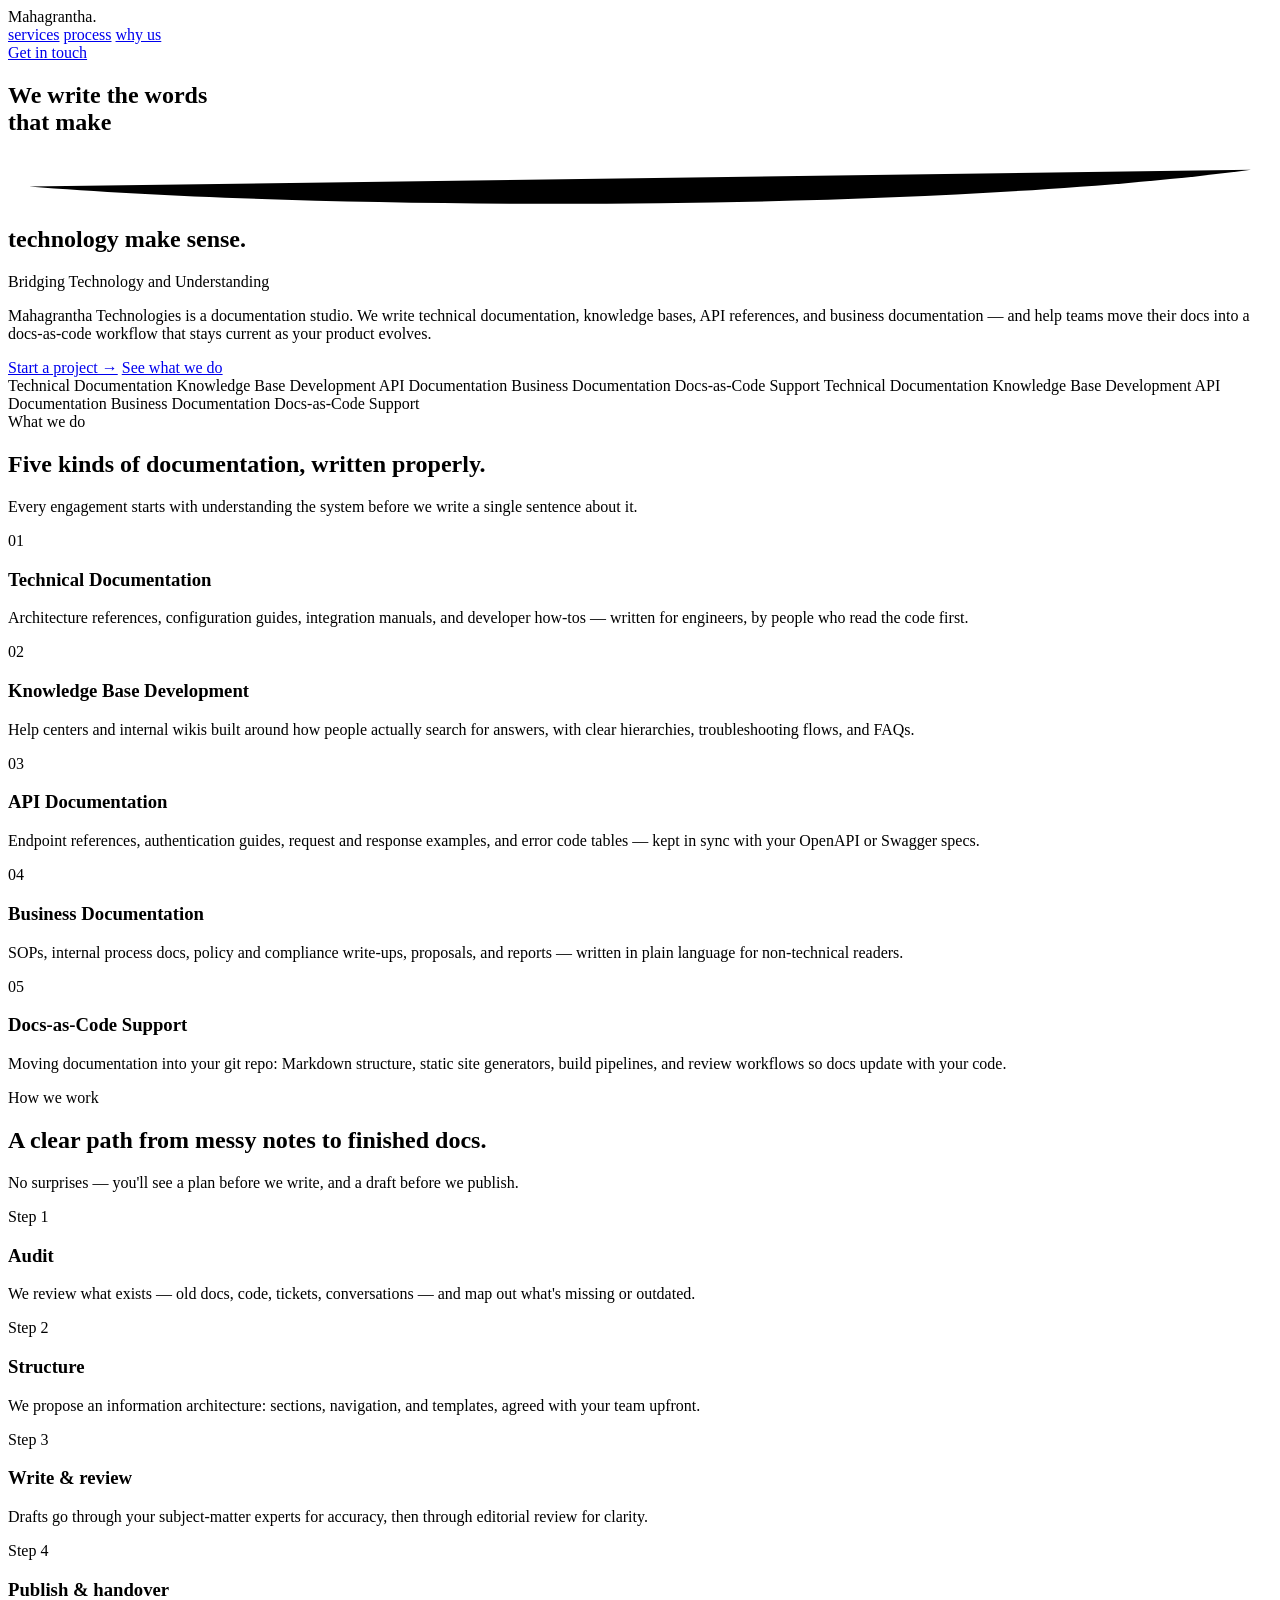
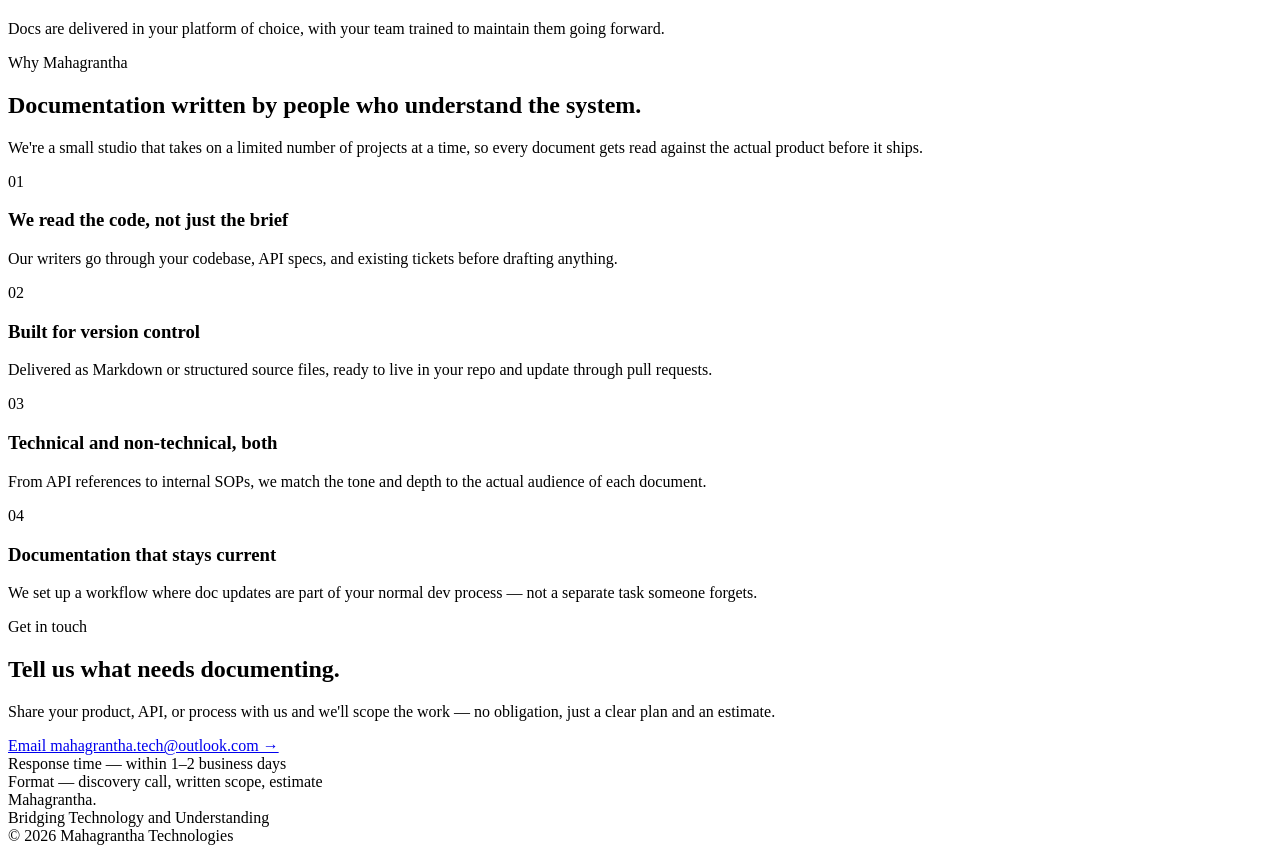
==== index.html @ 79d57da3 "Create index.html" ====
<!DOCTYPE html>
<html lang="en">
<head>
<meta charset="UTF-8" />
<meta name="viewport" content="width=device-width, initial-scale=1.0" />
<title>Mahagrantha Technologies — Bridging Technology and Understanding</title>
<link rel="preconnect" href="https://fonts.googleapis.com">
<link rel="preconnect" href="https://fonts.gstatic.com" crossorigin>
<link href="https://fonts.googleapis.com/css2?family=Fraunces:opsz,wght@9..144,500;9..144,600;9..144,700&family=Inter:wght@400;500;600&family=Space+Mono:wght@400;700&display=swap" rel="stylesheet">
<link rel="stylesheet" href="styles.css">
</head>
<body>

<header class="topbar">
  <div class="topbar-inner">
    <div class="logo">Mahagrantha<span class="dot">.</span></div>
    <nav class="nav-links">
      <a href="#services">services</a>
      <a href="#process">process</a>
      <a href="#why">why us</a>
    </nav>
    <a href="#contact" class="nav-cta">Get in touch</a>
  </div>
</header>

<main>

  <!-- Hero -->
  <section class="hero">
    <div class="wrap hero-inner">
      <h1>
        We write the words<br>
        <span class="underline-wrap">that make
          <svg viewBox="0 0 300 20" preserveAspectRatio="none" aria-hidden="true">
            <path d="M5,12 C80,18 220,18 295,8" />
          </svg>
        </span><br>
        technology make sense.
      </h1>
      <p class="hero-tagline">Bridging Technology and Understanding</p>
      <p class="hero-lede">
        Mahagrantha Technologies is a documentation studio. We write technical
        documentation, knowledge bases, API references, and business
        documentation &mdash; and help teams move their docs into a
        docs-as-code workflow that stays current as your product evolves.
      </p>
      <div class="hero-cta">
        <a href="#contact" class="btn btn-primary">Start a project →</a>
        <a href="#services" class="btn btn-secondary">See what we do</a>
      </div>
    </div>
  </section>

  <!-- Marquee -->
  <div class="marquee" aria-hidden="true">
    <div class="marquee-track">
      <span>Technical Documentation</span>
      <span>Knowledge Base Development</span>
      <span>API Documentation</span>
      <span>Business Documentation</span>
      <span>Docs-as-Code Support</span>
      <span>Technical Documentation</span>
      <span>Knowledge Base Development</span>
      <span>API Documentation</span>
      <span>Business Documentation</span>
      <span>Docs-as-Code Support</span>
    </div>
  </div>

  <!-- Services -->
  <section id="services">
    <div class="wrap">
      <div class="services-head">
        <div>
          <div class="label">What we do</div>
          <h2>Five kinds of documentation, written properly.</h2>
        </div>
        <p>Every engagement starts with understanding the system before we write a single sentence about it.</p>
      </div>

      <div class="service-grid">
        <div class="service-item">
          <div class="service-tag">01</div>
          <h3>Technical Documentation</h3>
          <div class="service-desc">
            <p>Architecture references, configuration guides, integration manuals, and developer how-tos &mdash; written for engineers, by people who read the code first.</p>
          </div>
        </div>

        <div class="service-item">
          <div class="service-tag">02</div>
          <h3>Knowledge Base Development</h3>
          <div class="service-desc">
            <p>Help centers and internal wikis built around how people actually search for answers, with clear hierarchies, troubleshooting flows, and FAQs.</p>
          </div>
        </div>

        <div class="service-item">
          <div class="service-tag">03</div>
          <h3>API Documentation</h3>
          <div class="service-desc">
            <p>Endpoint references, authentication guides, request and response examples, and error code tables &mdash; kept in sync with your OpenAPI or Swagger specs.</p>
          </div>
        </div>

        <div class="service-item">
          <div class="service-tag">04</div>
          <h3>Business Documentation</h3>
          <div class="service-desc">
            <p>SOPs, internal process docs, policy and compliance write-ups, proposals, and reports &mdash; written in plain language for non-technical readers.</p>
          </div>
        </div>

        <div class="service-item">
          <div class="service-tag">05</div>
          <h3>Docs-as-Code Support</h3>
          <div class="service-desc">
            <p>Moving documentation into your git repo: Markdown structure, static site generators, build pipelines, and review workflows so docs update with your code.</p>
          </div>
        </div>
      </div>
    </div>
  </section>

  <!-- Process -->
  <section class="process" id="process">
    <div class="wrap">
      <div class="label">How we work</div>
      <h2>A clear path from messy notes to finished docs.</h2>
      <p class="section-lede" style="margin-top:18px;">No surprises &mdash; you'll see a plan before we write, and a draft before we publish.</p>

      <div class="process-grid">
        <div class="process-cell">
          <span class="step-no">Step 1</span>
          <h3>Audit</h3>
          <p>We review what exists &mdash; old docs, code, tickets, conversations &mdash; and map out what's missing or outdated.</p>
        </div>
        <div class="process-cell">
          <span class="step-no">Step 2</span>
          <h3>Structure</h3>
          <p>We propose an information architecture: sections, navigation, and templates, agreed with your team upfront.</p>
        </div>
        <div class="process-cell">
          <span class="step-no">Step 3</span>
          <h3>Write &amp; review</h3>
          <p>Drafts go through your subject-matter experts for accuracy, then through editorial review for clarity.</p>
        </div>
        <div class="process-cell">
          <span class="step-no">Step 4</span>
          <h3>Publish &amp; handover</h3>
          <p>Docs are delivered in your platform of choice, with your team trained to maintain them going forward.</p>
        </div>
      </div>
    </div>
  </section>

  <!-- Why us -->
  <section id="why">
    <div class="wrap why">
      <div class="why-text">
        <div class="label">Why Mahagrantha</div>
        <h2>Documentation written by people who understand the system.</h2>
        <p style="margin-top:20px;">We're a small studio that takes on a limited number of projects at a time, so every document gets read against the actual product before it ships.</p>
      </div>

      <div class="why-list">
        <div class="why-row">
          <span class="why-mark">01</span>
          <div>
            <h3>We read the code, not just the brief</h3>
            <p>Our writers go through your codebase, API specs, and existing tickets before drafting anything.</p>
          </div>
        </div>
        <div class="why-row">
          <span class="why-mark">02</span>
          <div>
            <h3>Built for version control</h3>
            <p>Delivered as Markdown or structured source files, ready to live in your repo and update through pull requests.</p>
          </div>
        </div>
        <div class="why-row">
          <span class="why-mark">03</span>
          <div>
            <h3>Technical and non-technical, both</h3>
            <p>From API references to internal SOPs, we match the tone and depth to the actual audience of each document.</p>
          </div>
        </div>
        <div class="why-row">
          <span class="why-mark">04</span>
          <div>
            <h3>Documentation that stays current</h3>
            <p>We set up a workflow where doc updates are part of your normal dev process &mdash; not a separate task someone forgets.</p>
          </div>
        </div>
      </div>
    </div>
  </section>

  <!-- Contact -->
  <section class="contact" id="contact">
    <div class="wrap contact-inner">
      <div class="label" style="justify-content:center;">Get in touch</div>
      <h2>Tell us what needs documenting.</h2>
      <p>Share your product, API, or process with us and we'll scope the work &mdash; no obligation, just a clear plan and an estimate.</p>
      <div class="contact-cta">
        <a href="mailto:mahagrantha.tech@outlook.com" class="btn btn-primary">Email mahagrantha.tech@outlook.com →</a>
      </div>
      <div class="contact-meta">
        <div><span>Response time</span> &mdash; within 1–2 business days</div>
        <div><span>Format</span> &mdash; discovery call, written scope, estimate</div>
      </div>
    </div>
  </section>

</main>

<footer>
  <div class="wrap footer-inner">
    <div class="logo">Mahagrantha<span class="dot" style="color:var(--brick);">.</span></div>
    <div>Bridging Technology and Understanding</div>
    <div>&copy; 2026 Mahagrantha Technologies</div>
  </div>
</footer>

</body>
</html>
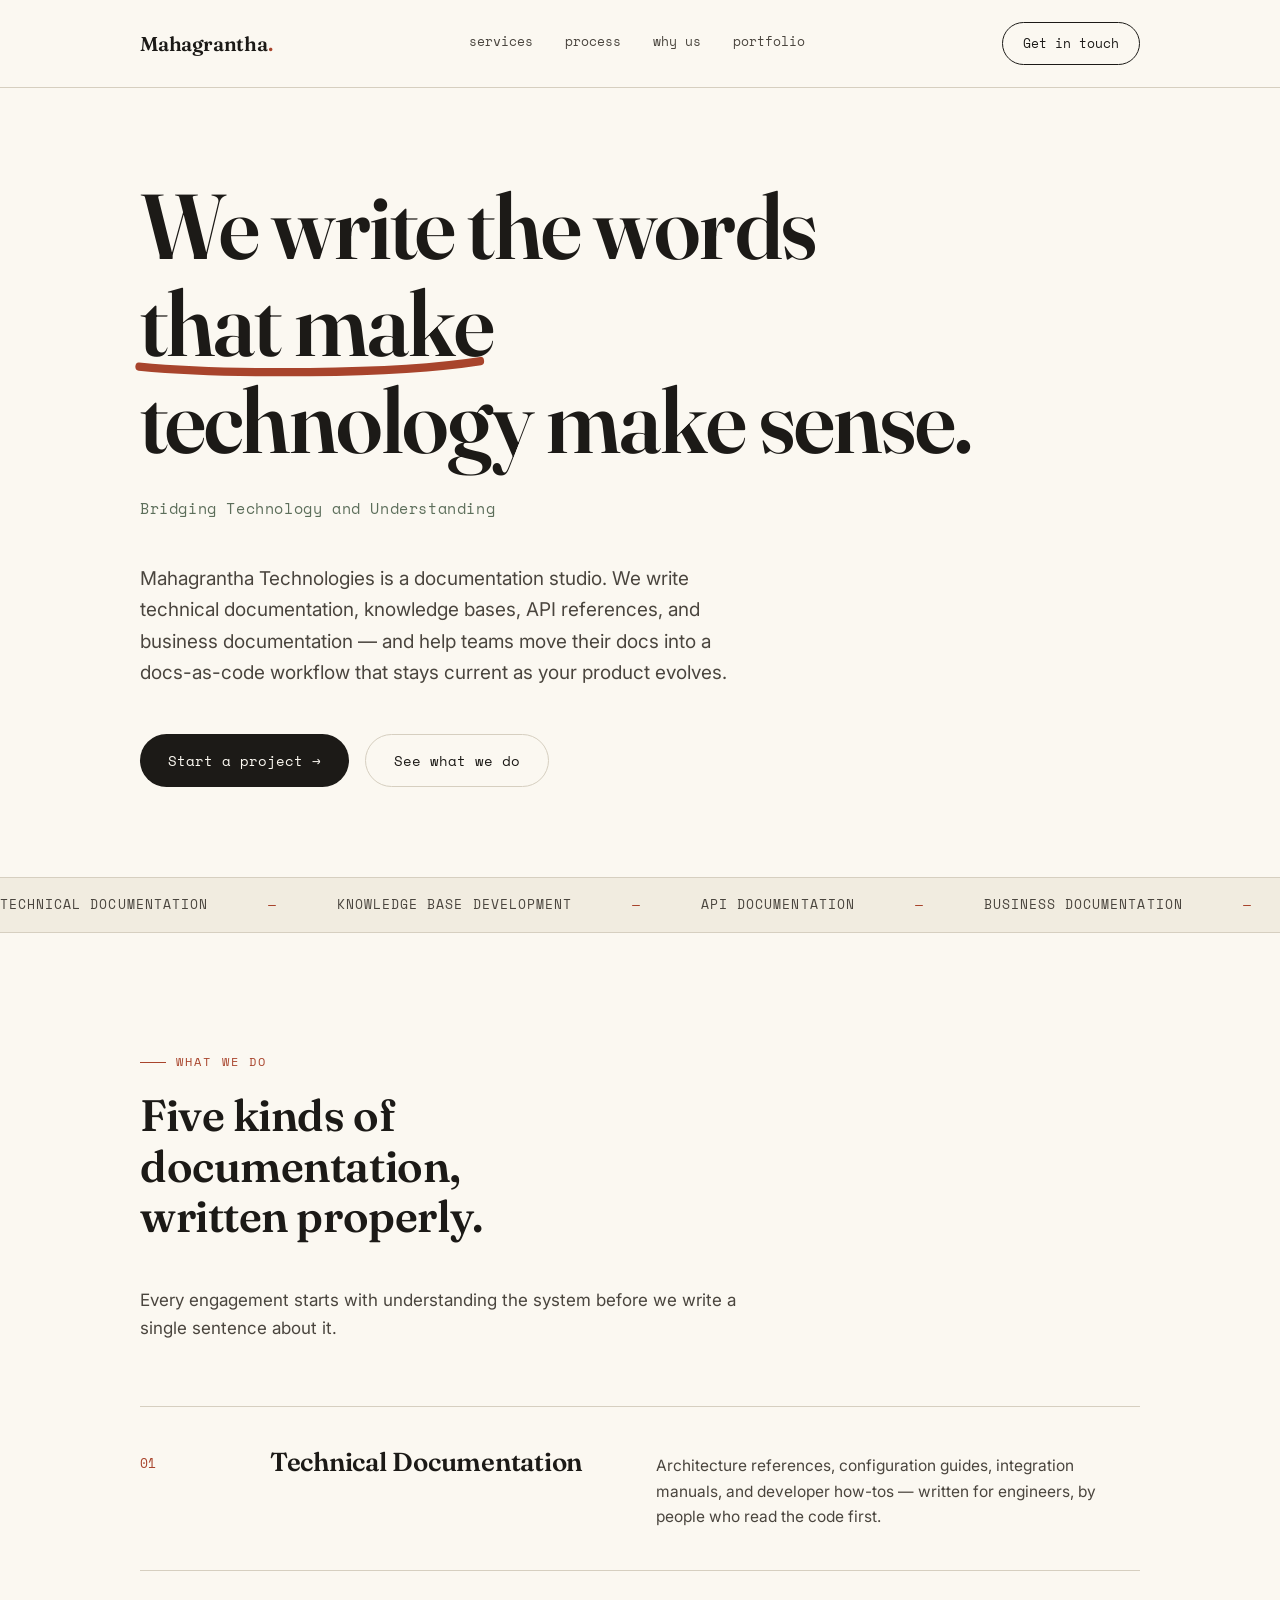
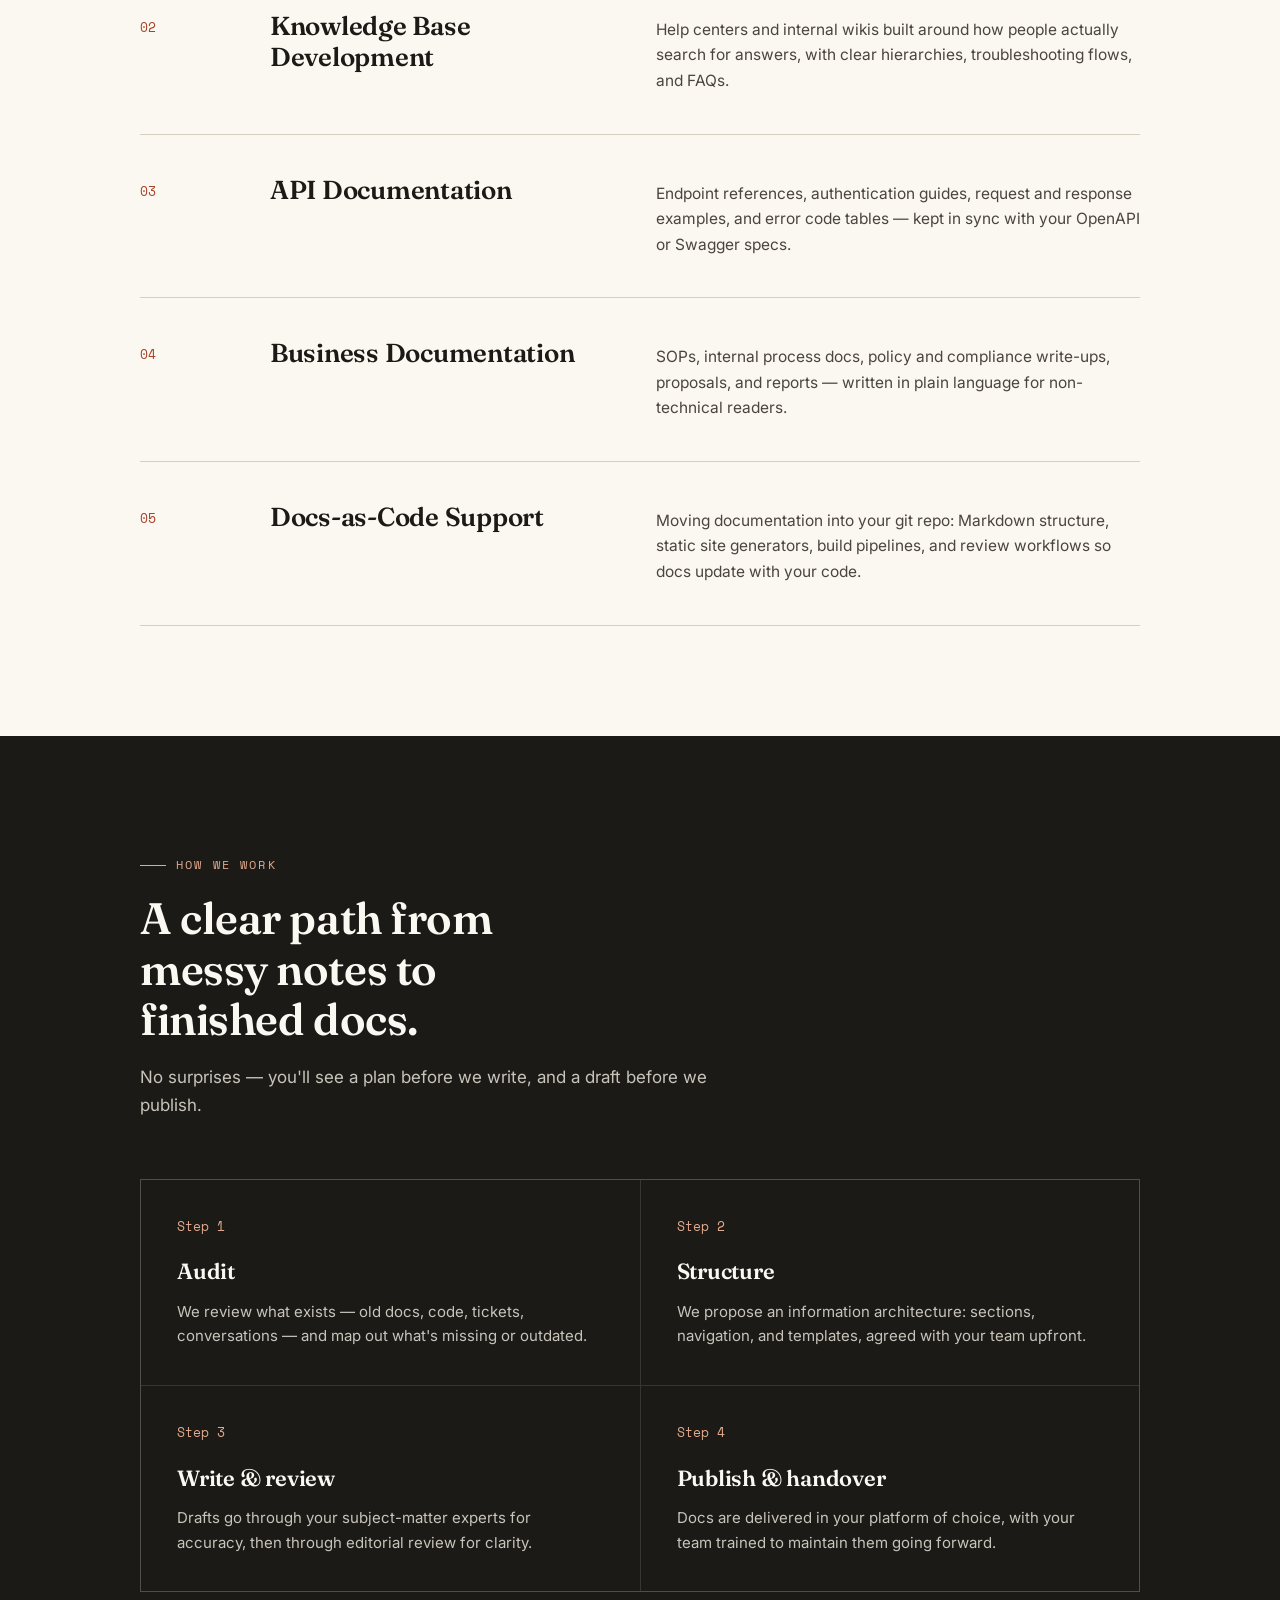
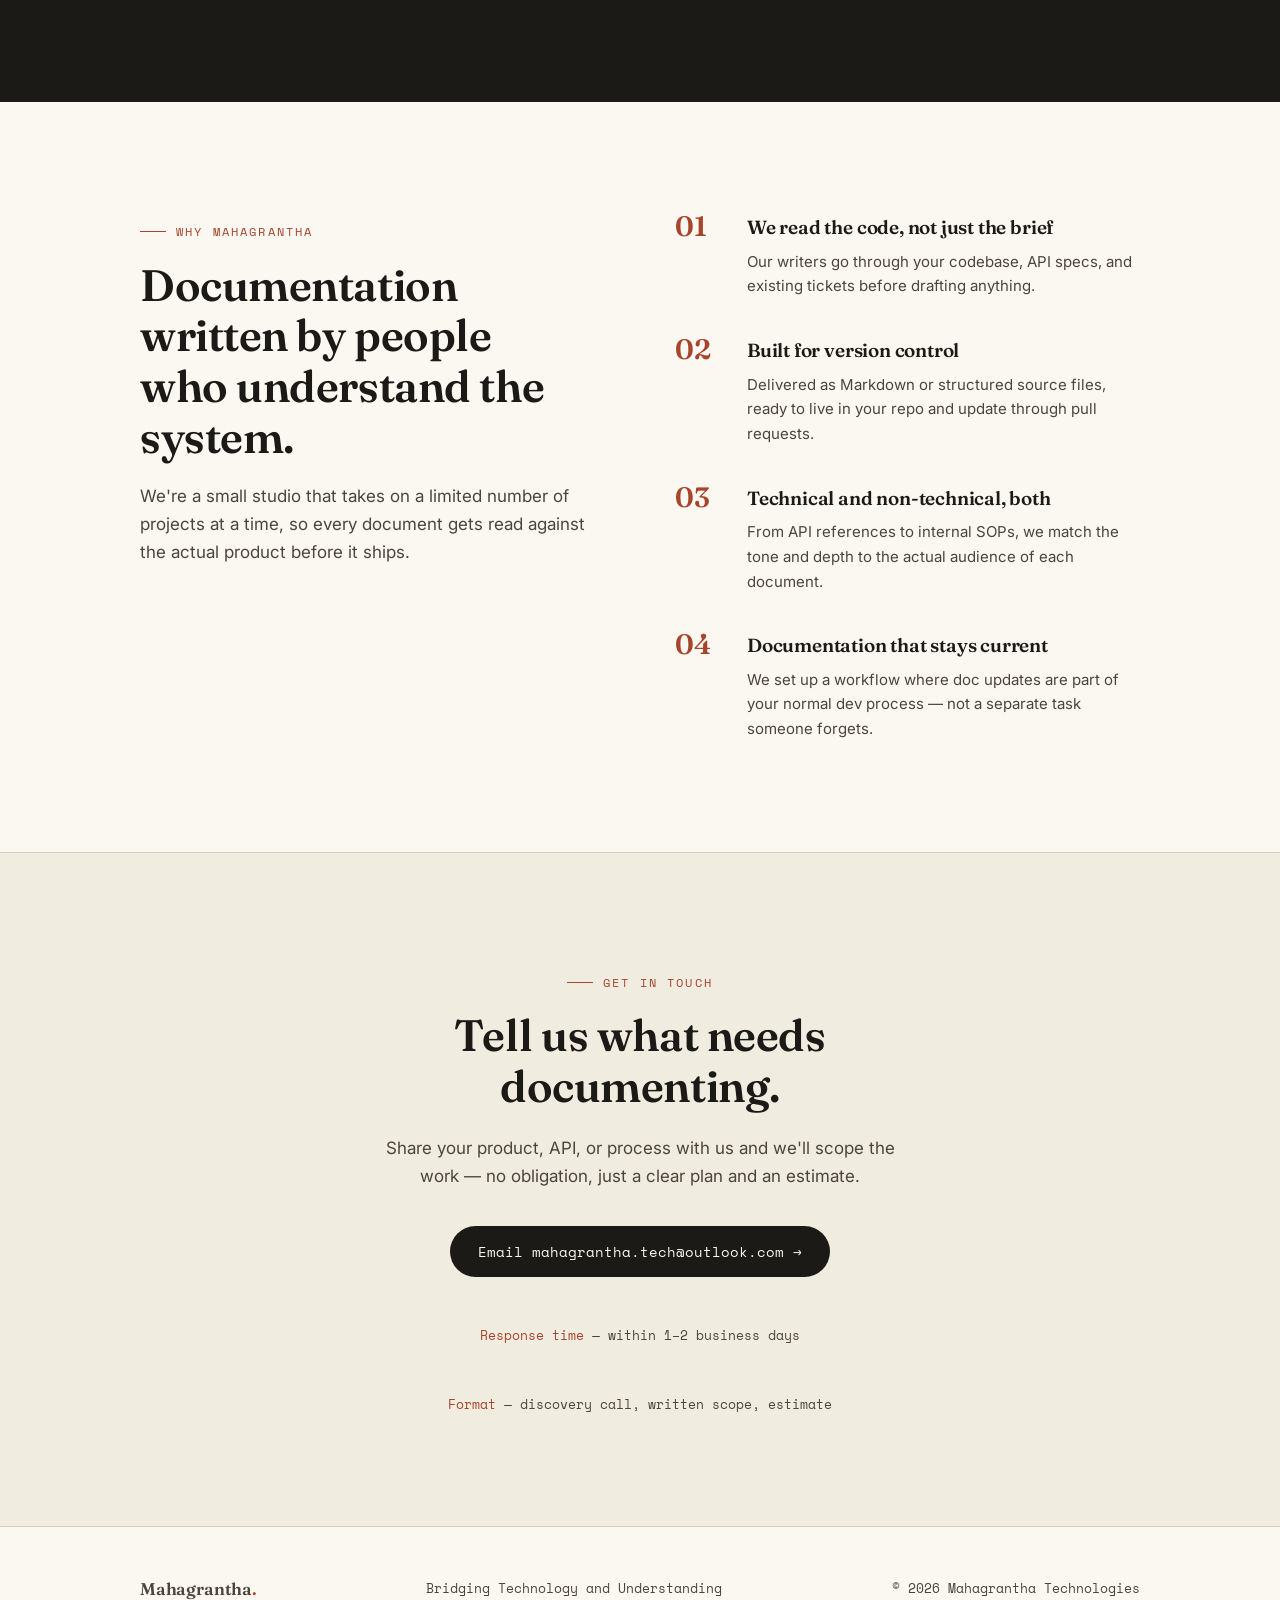
==== commit fa74b714: "added portfolio" ====
--- a/index.html
+++ b/index.html
@@ -18,6 +18,7 @@
       <a href="#services">services</a>
       <a href="#process">process</a>
       <a href="#why">why us</a>
+      <a href="portfolio/portfolio.html">Portfolio</a>
     </nav>
     <a href="#contact" class="nav-cta">Get in touch</a>
   </div>
@@ -212,6 +213,8 @@
     </div>
   </section>
 
+
+
 </main>
 
 <footer>
--- a/styles.css
+++ b/styles.css
@@ -0,0 +1,526 @@
+/* ===========================================================
+   Mahagrantha Technologies — Editorial / Manuscript theme
+   =========================================================== */
+
+:root {
+  --paper: #FBF8F1;
+  --paper-shade: #F1ECE0;
+  --ink: #1C1A17;
+  --ink-soft: #4A453E;
+  --brick: #A8442C;
+  --sage: #5C6E5A;
+  --rule: #D6CFC0;
+
+  --display: "Fraunces", Georgia, serif;
+  --body: "Inter", -apple-system, sans-serif;
+  --mono: "Space Mono", monospace;
+}
+
+* { margin: 0; padding: 0; box-sizing: border-box; }
+
+html { scroll-behavior: smooth; }
+
+body {
+  background: var(--paper);
+  color: var(--ink);
+  font-family: var(--body);
+  font-size: 17px;
+  line-height: 1.65;
+  -webkit-font-smoothing: antialiased;
+}
+
+a { color: inherit; text-decoration: none; }
+
+::selection { background: var(--brick); color: var(--paper); }
+
+img, svg { display: block; max-width: 100%; }
+
+/* ---------- Layout helpers ---------- */
+.wrap {
+  max-width: 1080px;
+  margin: 0 auto;
+  padding: 0 40px;
+}
+
+section { padding: 110px 0; }
+
+.label {
+  font-family: var(--mono);
+  font-size: 12px;
+  letter-spacing: 0.18em;
+  text-transform: uppercase;
+  color: var(--brick);
+  display: inline-flex;
+  align-items: center;
+  gap: 10px;
+  margin-bottom: 18px;
+}
+
+.label::before {
+  content: "";
+  display: inline-block;
+  width: 26px;
+  height: 1px;
+  background: var(--brick);
+}
+
+h1, h2, h3 {
+  font-family: var(--display);
+  color: var(--ink);
+  letter-spacing: -0.01em;
+  font-weight: 600;
+}
+
+h2 {
+  font-size: 44px;
+  line-height: 1.15;
+  max-width: 14ch;
+}
+
+p { color: var(--ink-soft); max-width: 56ch; }
+p + p { margin-top: 14px; }
+
+/* ---------- Top bar ---------- */
+.topbar {
+  position: sticky;
+  top: 0;
+  z-index: 50;
+  background: rgba(251, 248, 241, 0.86);
+  backdrop-filter: blur(8px);
+  border-bottom: 1px solid var(--rule);
+}
+
+.topbar-inner {
+  max-width: 1080px;
+  margin: 0 auto;
+  padding: 22px 40px;
+  display: flex;
+  align-items: center;
+  justify-content: space-between;
+}
+
+.logo {
+  font-family: var(--display);
+  font-weight: 600;
+  font-size: 20px;
+  letter-spacing: -0.01em;
+}
+
+.logo .dot { color: var(--brick); }
+
+.nav-links {
+  display: flex;
+  gap: 32px;
+  font-family: var(--mono);
+  font-size: 13px;
+  text-transform: lowercase;
+}
+
+.nav-links a {
+  position: relative;
+  padding-bottom: 4px;
+  color: var(--ink-soft);
+  transition: color 0.2s ease;
+}
+
+.nav-links a::after {
+  content: "";
+  position: absolute;
+  left: 0;
+  bottom: 0;
+  width: 0%;
+  height: 1px;
+  background: var(--brick);
+  transition: width 0.25s ease;
+}
+
+.nav-links a:hover {
+  color: var(--ink);
+}
+
+.nav-links a:hover::after { width: 100%; }
+
+.nav-cta {
+  font-family: var(--mono);
+  font-size: 13px;
+  padding: 10px 20px;
+  border: 1px solid var(--ink);
+  border-radius: 999px;
+  transition: background 0.2s ease, color 0.2s ease;
+}
+
+.nav-cta:hover {
+  background: var(--ink);
+  color: var(--paper);
+}
+
+/* ---------- Hero ---------- */
+.hero {
+  padding-top: 90px;
+  padding-bottom: 90px;
+}
+
+.hero-inner {
+  display: grid;
+  grid-template-columns: 1fr;
+  gap: 28px;
+}
+
+.hero h1 {
+  font-size: clamp(48px, 8vw, 92px);
+  line-height: 1.05;
+  letter-spacing: -0.02em;
+}
+
+.hero h1 .underline-wrap {
+  position: relative;
+  display: inline-block;
+}
+
+.hero h1 .underline-wrap svg {
+  position: absolute;
+  left: -2%;
+  bottom: -0.06em;
+  width: 104%;
+  height: 0.3em;
+  overflow: visible;
+}
+
+.hero h1 .underline-wrap svg path {
+  stroke: var(--brick);
+  stroke-width: 6;
+  fill: none;
+  stroke-linecap: round;
+  stroke-dasharray: 600;
+  stroke-dashoffset: 600;
+  animation: draw-underline 1.1s 0.5s cubic-bezier(0.65, 0, 0.35, 1) forwards;
+}
+
+@keyframes draw-underline {
+  to { stroke-dashoffset: 0; }
+}
+
+.hero-tagline {
+  font-family: var(--mono);
+  font-size: 15px;
+  color: var(--sage);
+  letter-spacing: 0.04em;
+  max-width: 40ch;
+}
+
+.hero-lede {
+  font-size: 19px;
+  max-width: 52ch;
+  color: var(--ink-soft);
+}
+
+.hero-cta {
+  margin-top: 18px;
+  display: flex;
+  gap: 16px;
+  flex-wrap: wrap;
+}
+
+.btn {
+  font-family: var(--mono);
+  font-size: 14px;
+  padding: 14px 28px;
+  border-radius: 999px;
+  display: inline-flex;
+  align-items: center;
+  gap: 10px;
+  transition: transform 0.15s ease, box-shadow 0.15s ease, background 0.2s ease, color 0.2s ease;
+}
+
+.btn-primary {
+  background: var(--ink);
+  color: var(--paper);
+}
+
+.btn-primary:hover {
+  background: var(--brick);
+  transform: translateY(-2px);
+  box-shadow: 0 8px 20px rgba(168, 68, 44, 0.25);
+}
+
+.btn-secondary {
+  border: 1px solid var(--rule);
+  color: var(--ink);
+  background: transparent;
+}
+
+.btn-secondary:hover {
+  border-color: var(--ink);
+  transform: translateY(-2px);
+}
+
+/* ---------- Marquee strip ---------- */
+.marquee {
+  border-top: 1px solid var(--rule);
+  border-bottom: 1px solid var(--rule);
+  background: var(--paper-shade);
+  overflow: hidden;
+  padding: 16px 0;
+}
+
+.marquee-track {
+  display: flex;
+  gap: 60px;
+  white-space: nowrap;
+  font-family: var(--mono);
+  font-size: 13px;
+  color: var(--ink-soft);
+  letter-spacing: 0.08em;
+  text-transform: uppercase;
+  animation: scroll-left 38s linear infinite;
+  width: max-content;
+}
+
+.marquee-track span::after {
+  content: "—";
+  margin-left: 60px;
+  color: var(--brick);
+}
+
+@keyframes scroll-left {
+  from { transform: translateX(0); }
+  to { transform: translateX(-50%); }
+}
+
+@media (prefers-reduced-motion: reduce) {
+  .marquee-track { animation: none; }
+  .hero h1 .underline-wrap svg path { animation: none; stroke-dashoffset: 0; }
+}
+
+/* ---------- Services ---------- */
+#services { padding-top: 110px; }
+
+.services-head {
+  display: flex;
+  justify-content: space-between;
+  align-items: flex-end;
+  gap: 40px;
+  flex-wrap: wrap;
+  margin-bottom: 64px;
+}
+
+.services-head p { margin-top: 4px; }
+
+.service-grid {
+  display: flex;
+  flex-direction: column;
+}
+
+.service-item {
+  display: grid;
+  grid-template-columns: 90px 1fr 1.4fr;
+  gap: 40px;
+  padding: 40px 0;
+  border-top: 1px solid var(--rule);
+  align-items: start;
+  transition: background 0.25s ease;
+}
+
+.service-item:last-child { border-bottom: 1px solid var(--rule); }
+
+.service-item:hover {
+  background: var(--paper-shade);
+}
+
+.service-tag {
+  font-family: var(--mono);
+  font-size: 13px;
+  color: var(--brick);
+  padding-top: 6px;
+}
+
+.service-item h3 {
+  font-size: 26px;
+  line-height: 1.2;
+}
+
+.service-item .service-desc p {
+  margin: 0;
+  font-size: 15.5px;
+}
+
+.service-item .service-desc {
+  padding-top: 6px;
+}
+
+@media (max-width: 760px) {
+  .service-item {
+    grid-template-columns: 1fr;
+    gap: 10px;
+    padding: 28px 0;
+  }
+  .service-tag { order: -1; }
+}
+
+/* ---------- Process ---------- */
+.process {
+  background: var(--ink);
+  color: var(--paper);
+}
+
+.process .label { color: #E0A98D; }
+.process .label::before { background: #E0A98D; }
+.process h2 { color: var(--paper); }
+.process .section-lede { color: #C9C4BA; }
+
+.process-grid {
+  margin-top: 60px;
+  display: grid;
+  grid-template-columns: repeat(2, 1fr);
+  gap: 1px;
+  background: rgba(255,255,255,0.12);
+  border: 1px solid rgba(255,255,255,0.12);
+}
+
+.process-cell {
+  background: var(--ink);
+  padding: 36px;
+}
+
+.process-cell .step-no {
+  font-family: var(--mono);
+  font-size: 13px;
+  color: #E0A98D;
+  margin-bottom: 16px;
+  display: block;
+}
+
+.process-cell h3 {
+  color: var(--paper);
+  font-size: 22px;
+  margin-bottom: 10px;
+}
+
+.process-cell p {
+  color: #C9C4BA;
+  font-size: 15px;
+  margin: 0;
+}
+
+@media (max-width: 760px) {
+  .process-grid { grid-template-columns: 1fr; }
+}
+
+/* ---------- Why us ---------- */
+.why {
+  display: grid;
+  grid-template-columns: 1fr 1fr;
+  gap: 70px;
+  align-items: start;
+}
+
+.why-text { position: sticky; top: 120px; }
+
+.why-list {
+  display: flex;
+  flex-direction: column;
+  gap: 36px;
+}
+
+.why-row {
+  display: grid;
+  grid-template-columns: 50px 1fr;
+  gap: 22px;
+}
+
+.why-row .why-mark {
+  font-family: var(--display);
+  font-size: 28px;
+  color: var(--brick);
+  font-weight: 600;
+  line-height: 1;
+}
+
+.why-row h3 {
+  font-size: 19px;
+  margin-bottom: 6px;
+}
+
+.why-row p { font-size: 15px; margin: 0; }
+
+@media (max-width: 860px) {
+  .why { grid-template-columns: 1fr; gap: 40px; }
+  .why-text { position: static; }
+}
+
+/* ---------- Contact ---------- */
+.contact {
+  background: var(--paper-shade);
+  border-top: 1px solid var(--rule);
+  border-bottom: 1px solid var(--rule);
+}
+
+.contact-inner {
+  text-align: center;
+  max-width: 720px;
+  margin: 0 auto;
+}
+
+.contact h2 {
+  margin: 0 auto 22px;
+  max-width: none;
+}
+
+.contact p {
+  margin: 0 auto 36px;
+  max-width: 50ch;
+}
+
+.contact-cta {
+  display: flex;
+  justify-content: center;
+  gap: 16px;
+  flex-wrap: wrap;
+}
+
+.contact-meta {
+  margin-top: 48px;
+  display: flex;
+  justify-content: center;
+  gap: 48px;
+  flex-wrap: wrap;
+  font-family: var(--mono);
+  font-size: 13px;
+  color: var(--ink-soft);
+}
+
+.contact-meta span { color: var(--brick); }
+
+/* ---------- Footer ---------- */
+footer {
+  padding: 48px 0;
+}
+
+.footer-inner {
+  display: flex;
+  justify-content: space-between;
+  align-items: center;
+  flex-wrap: wrap;
+  gap: 16px;
+  font-family: var(--mono);
+  font-size: 13px;
+  color: var(--ink-soft);
+}
+
+.footer-inner .logo {
+  font-size: 17px;
+}
+
+/* ---------- Focus ---------- */
+a:focus-visible, .btn:focus-visible {
+  outline: 2px solid var(--brick);
+  outline-offset: 3px;
+}
+
+/* ---------- Mobile nav adjustments ---------- */
+@media (max-width: 760px) {
+  .nav-links { display: none; }
+  .wrap { padding: 0 24px; }
+  section { padding: 70px 0; }
+  h2 { font-size: 32px; }
+}
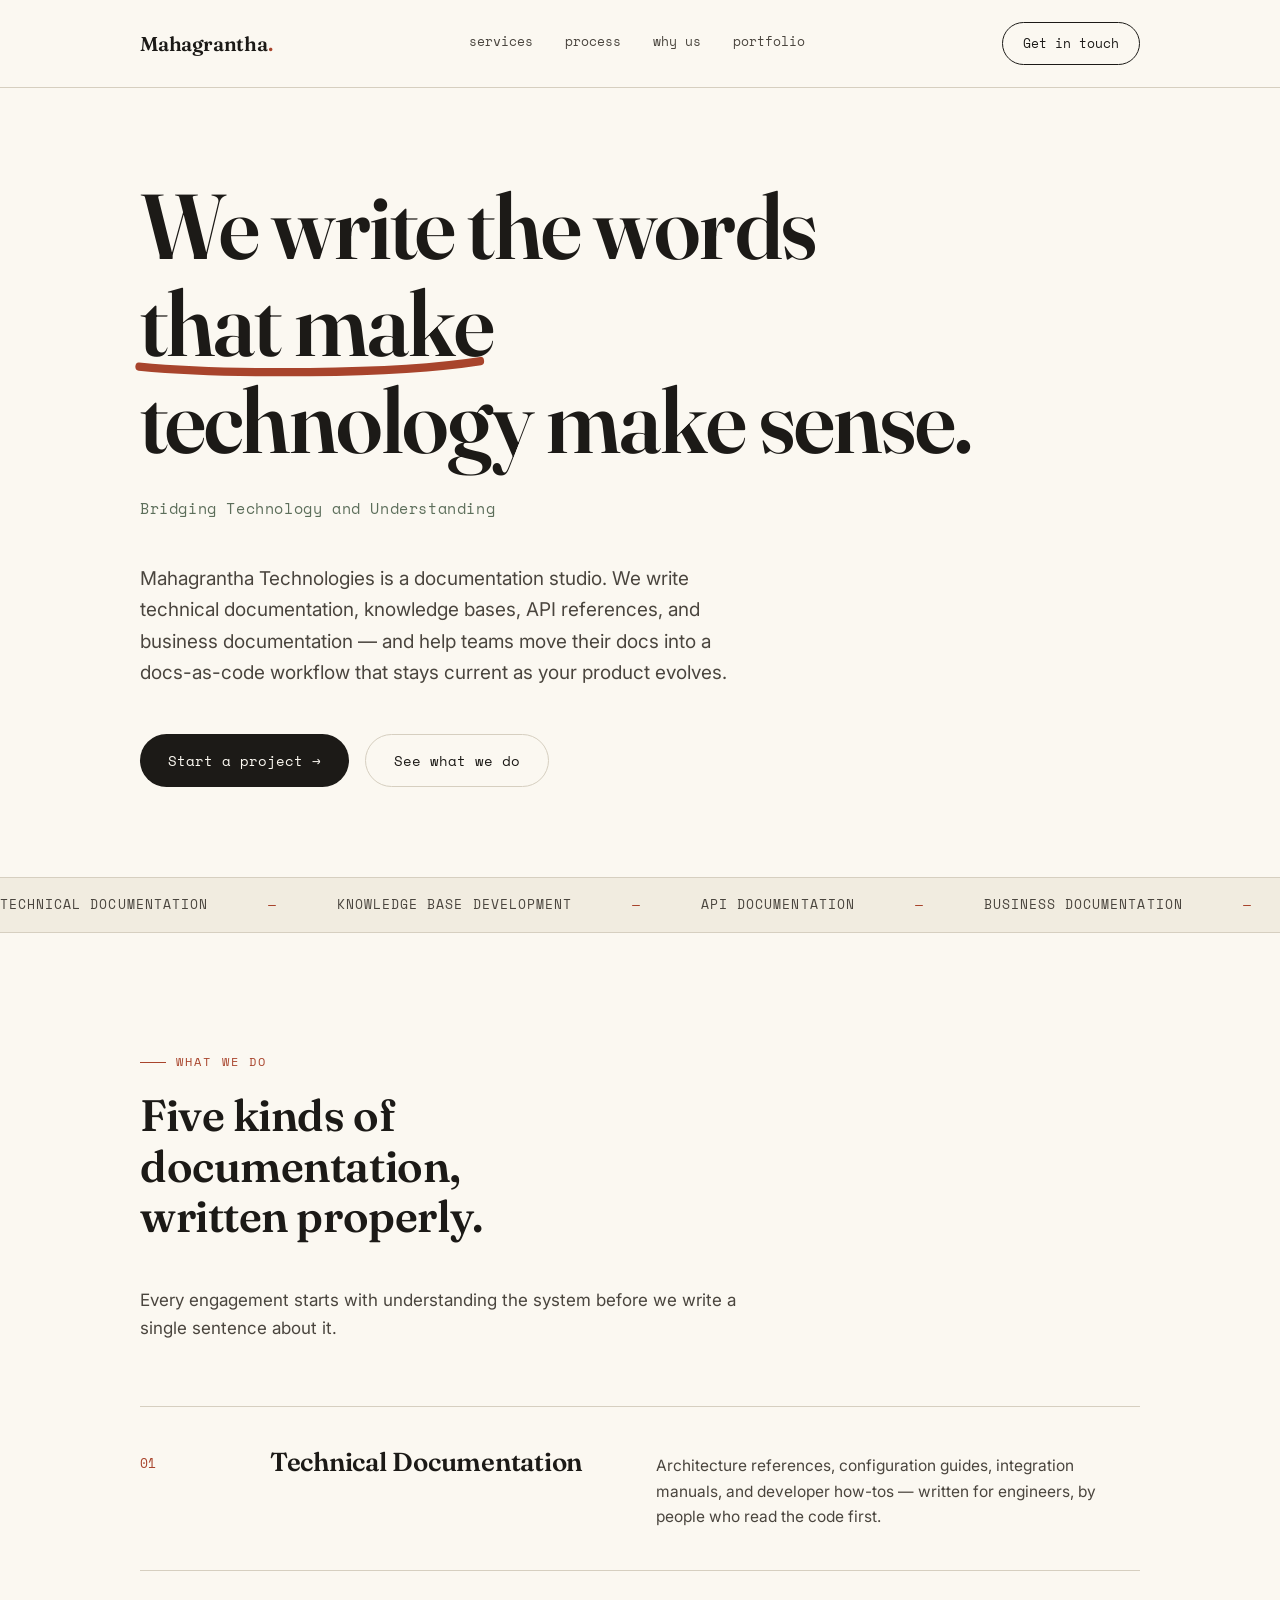
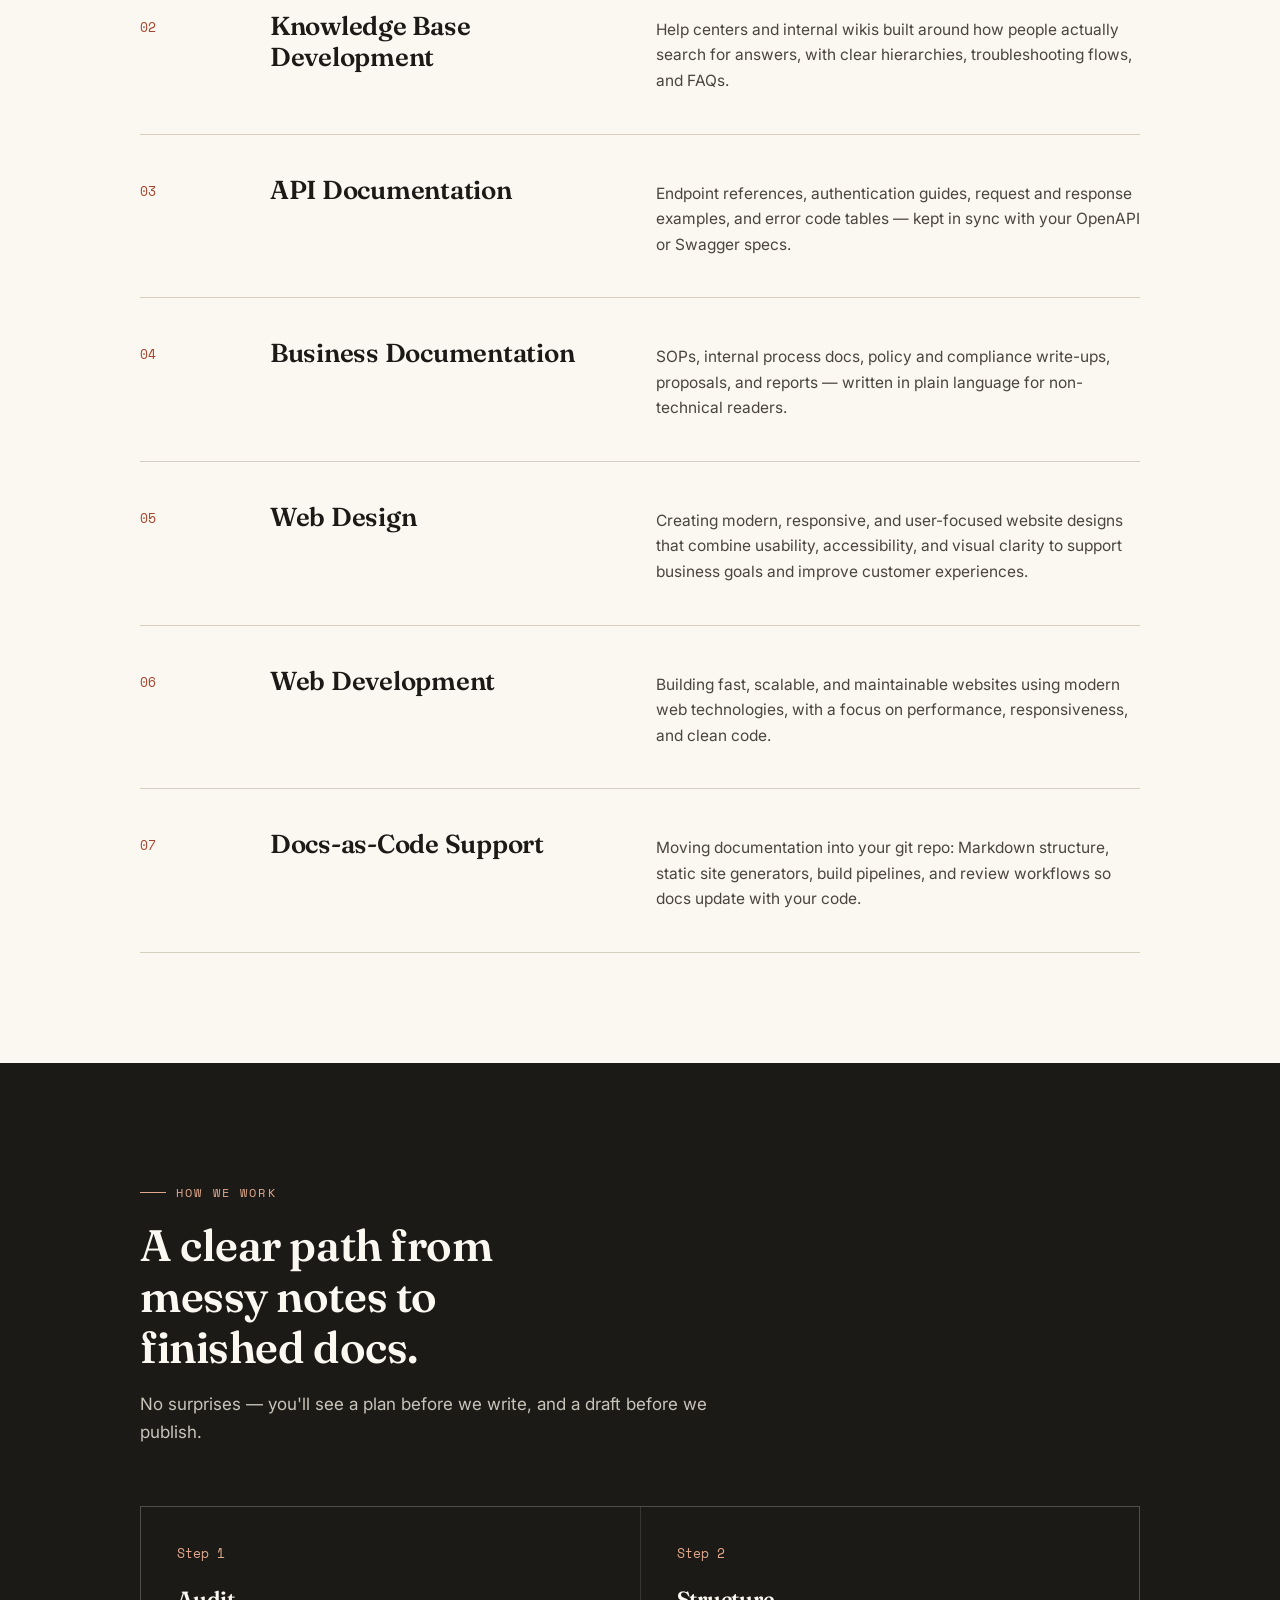
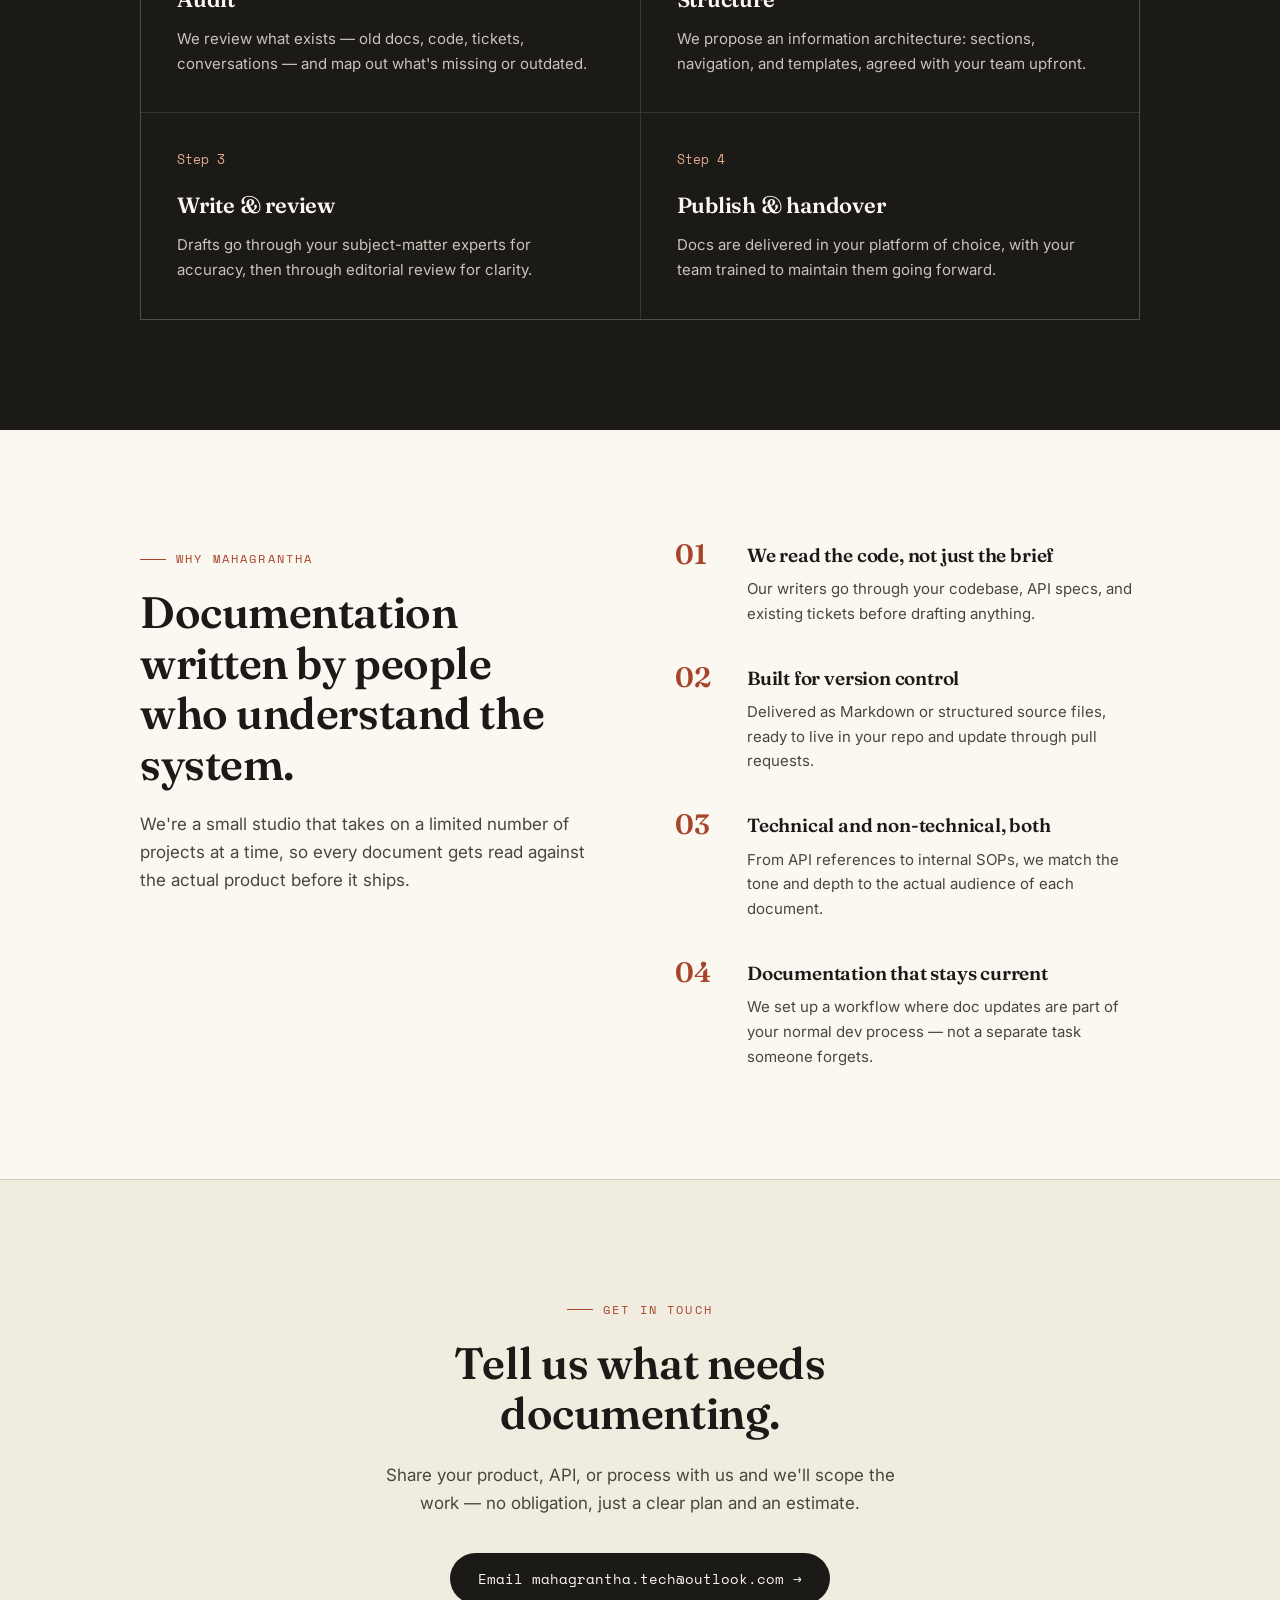
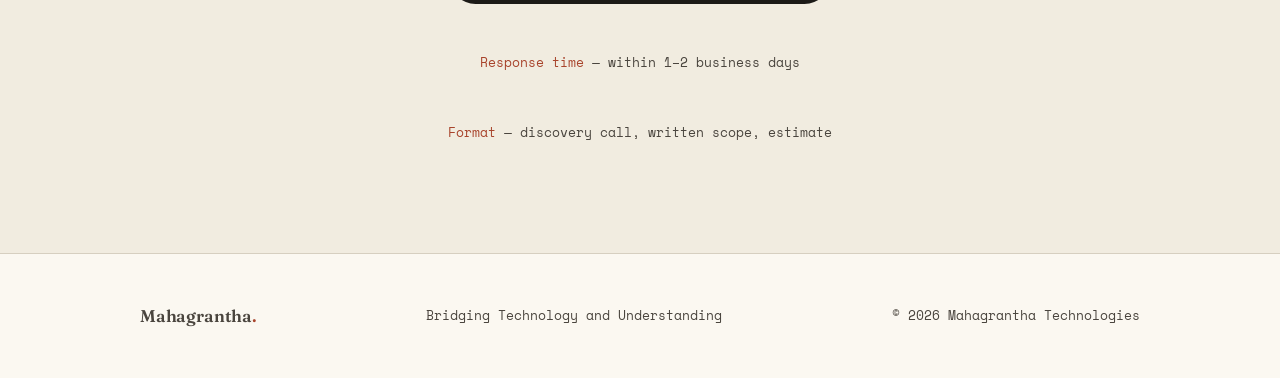
==== commit 21362888: "added web design and web dev" ====
--- a/index.html
+++ b/index.html
@@ -1,229 +1,267 @@
 <!DOCTYPE html>
 <html lang="en">
+
 <head>
-<meta charset="UTF-8" />
-<meta name="viewport" content="width=device-width, initial-scale=1.0" />
-<title>Mahagrantha Technologies — Bridging Technology and Understanding</title>
-<link rel="preconnect" href="https://fonts.googleapis.com">
-<link rel="preconnect" href="https://fonts.gstatic.com" crossorigin>
-<link href="https://fonts.googleapis.com/css2?family=Fraunces:opsz,wght@9..144,500;9..144,600;9..144,700&family=Inter:wght@400;500;600&family=Space+Mono:wght@400;700&display=swap" rel="stylesheet">
-<link rel="stylesheet" href="styles.css">
+  <meta charset="UTF-8" />
+  <meta name="viewport" content="width=device-width, initial-scale=1.0" />
+  <title>Mahagrantha Technologies — Bridging Technology and Understanding</title>
+  <link rel="preconnect" href="https://fonts.googleapis.com">
+  <link rel="preconnect" href="https://fonts.gstatic.com" crossorigin>
+  <link
+    href="https://fonts.googleapis.com/css2?family=Fraunces:opsz,wght@9..144,500;9..144,600;9..144,700&family=Inter:wght@400;500;600&family=Space+Mono:wght@400;700&display=swap"
+    rel="stylesheet">
+  <link rel="stylesheet" href="styles.css">
 </head>
+
 <body>
 
-<header class="topbar">
-  <div class="topbar-inner">
-    <div class="logo">Mahagrantha<span class="dot">.</span></div>
-    <nav class="nav-links">
-      <a href="#services">services</a>
-      <a href="#process">process</a>
-      <a href="#why">why us</a>
-      <a href="portfolio/portfolio.html">Portfolio</a>
-    </nav>
-    <a href="#contact" class="nav-cta">Get in touch</a>
-  </div>
-</header>
-
-<main>
-
-  <!-- Hero -->
-  <section class="hero">
-    <div class="wrap hero-inner">
-      <h1>
-        We write the words<br>
-        <span class="underline-wrap">that make
-          <svg viewBox="0 0 300 20" preserveAspectRatio="none" aria-hidden="true">
-            <path d="M5,12 C80,18 220,18 295,8" />
-          </svg>
-        </span><br>
-        technology make sense.
-      </h1>
-      <p class="hero-tagline">Bridging Technology and Understanding</p>
-      <p class="hero-lede">
-        Mahagrantha Technologies is a documentation studio. We write technical
-        documentation, knowledge bases, API references, and business
-        documentation &mdash; and help teams move their docs into a
-        docs-as-code workflow that stays current as your product evolves.
-      </p>
-      <div class="hero-cta">
-        <a href="#contact" class="btn btn-primary">Start a project →</a>
-        <a href="#services" class="btn btn-secondary">See what we do</a>
-      </div>
+  <header class="topbar">
+    <div class="topbar-inner">
+      <div class="logo">Mahagrantha<span class="dot">.</span></div>
+      <nav class="nav-links">
+        <a href="#services">services</a>
+        <a href="#process">process</a>
+        <a href="#why">why us</a>
+        <a href="portfolio/portfolio.html">Portfolio</a>
+      </nav>
+      <a href="#contact" class="nav-cta">Get in touch</a>
     </div>
-  </section>
-
-  <!-- Marquee -->
-  <div class="marquee" aria-hidden="true">
-    <div class="marquee-track">
-      <span>Technical Documentation</span>
-      <span>Knowledge Base Development</span>
-      <span>API Documentation</span>
-      <span>Business Documentation</span>
-      <span>Docs-as-Code Support</span>
-      <span>Technical Documentation</span>
-      <span>Knowledge Base Development</span>
-      <span>API Documentation</span>
-      <span>Business Documentation</span>
-      <span>Docs-as-Code Support</span>
+  </header>
+
+  <main>
+
+    <!-- Hero -->
+    <section class="hero">
+      <div class="wrap hero-inner">
+        <h1>
+          We write the words<br>
+          <span class="underline-wrap">that make
+            <svg viewBox="0 0 300 20" preserveAspectRatio="none" aria-hidden="true">
+              <path d="M5,12 C80,18 220,18 295,8" />
+            </svg>
+          </span><br>
+          technology make sense.
+        </h1>
+        <p class="hero-tagline">Bridging Technology and Understanding</p>
+        <p class="hero-lede">
+          Mahagrantha Technologies is a documentation studio. We write technical
+          documentation, knowledge bases, API references, and business
+          documentation &mdash; and help teams move their docs into a
+          docs-as-code workflow that stays current as your product evolves.
+        </p>
+        <div class="hero-cta">
+          <a href="#contact" class="btn btn-primary">Start a project →</a>
+          <a href="#services" class="btn btn-secondary">See what we do</a>
+        </div>
+      </div>
+    </section>
+
+    <!-- Marquee -->
+    <div class="marquee" aria-hidden="true">
+      <div class="marquee-track">
+        <span>Technical Documentation</span>
+        <span>Knowledge Base Development</span>
+        <span>API Documentation</span>
+        <span>Business Documentation</span>
+        <span>Docs-as-Code Support</span>
+        <span>Technical Documentation</span>
+        <span>Knowledge Base Development</span>
+        <span>API Documentation</span>
+        <span>Business Documentation</span>
+        <span>Docs-as-Code Support</span>
+      </div>
     </div>
-  </div>
-
-  <!-- Services -->
-  <section id="services">
-    <div class="wrap">
-      <div class="services-head">
-        <div>
-          <div class="label">What we do</div>
-          <h2>Five kinds of documentation, written properly.</h2>
-        </div>
-        <p>Every engagement starts with understanding the system before we write a single sentence about it.</p>
-      </div>
-
-      <div class="service-grid">
-        <div class="service-item">
-          <div class="service-tag">01</div>
-          <h3>Technical Documentation</h3>
-          <div class="service-desc">
-            <p>Architecture references, configuration guides, integration manuals, and developer how-tos &mdash; written for engineers, by people who read the code first.</p>
-          </div>
-        </div>
-
-        <div class="service-item">
-          <div class="service-tag">02</div>
-          <h3>Knowledge Base Development</h3>
-          <div class="service-desc">
-            <p>Help centers and internal wikis built around how people actually search for answers, with clear hierarchies, troubleshooting flows, and FAQs.</p>
-          </div>
-        </div>
-
-        <div class="service-item">
-          <div class="service-tag">03</div>
-          <h3>API Documentation</h3>
-          <div class="service-desc">
-            <p>Endpoint references, authentication guides, request and response examples, and error code tables &mdash; kept in sync with your OpenAPI or Swagger specs.</p>
-          </div>
-        </div>
-
-        <div class="service-item">
-          <div class="service-tag">04</div>
-          <h3>Business Documentation</h3>
-          <div class="service-desc">
-            <p>SOPs, internal process docs, policy and compliance write-ups, proposals, and reports &mdash; written in plain language for non-technical readers.</p>
-          </div>
-        </div>
-
-        <div class="service-item">
-          <div class="service-tag">05</div>
-          <h3>Docs-as-Code Support</h3>
-          <div class="service-desc">
-            <p>Moving documentation into your git repo: Markdown structure, static site generators, build pipelines, and review workflows so docs update with your code.</p>
-          </div>
-        </div>
-      </div>
+
+    <!-- Services -->
+    <section id="services">
+      <div class="wrap">
+        <div class="services-head">
+          <div>
+            <div class="label">What we do</div>
+            <h2>Five kinds of documentation, written properly.</h2>
+          </div>
+          <p>Every engagement starts with understanding the system before we write a single sentence about it.</p>
+        </div>
+
+        <div class="service-grid">
+          <div class="service-item">
+            <div class="service-tag">01</div>
+            <h3>Technical Documentation</h3>
+            <div class="service-desc">
+              <p>Architecture references, configuration guides, integration manuals, and developer how-tos &mdash;
+                written for engineers, by people who read the code first.</p>
+            </div>
+          </div>
+
+          <div class="service-item">
+            <div class="service-tag">02</div>
+            <h3>Knowledge Base Development</h3>
+            <div class="service-desc">
+              <p>Help centers and internal wikis built around how people actually search for answers, with clear
+                hierarchies, troubleshooting flows, and FAQs.</p>
+            </div>
+          </div>
+
+          <div class="service-item">
+            <div class="service-tag">03</div>
+            <h3>API Documentation</h3>
+            <div class="service-desc">
+              <p>Endpoint references, authentication guides, request and response examples, and error code tables
+                &mdash; kept in sync with your OpenAPI or Swagger specs.</p>
+            </div>
+          </div>
+
+          <div class="service-item">
+            <div class="service-tag">04</div>
+            <h3>Business Documentation</h3>
+            <div class="service-desc">
+              <p>SOPs, internal process docs, policy and compliance write-ups, proposals, and reports &mdash; written in
+                plain language for non-technical readers.</p>
+            </div>
+          </div>
+
+          <div class="service-item">
+            <div class="service-tag">05</div>
+            <h3>Web Design</h3>
+            <div class="service-desc">
+              <p>Creating modern, responsive, and user-focused website designs that
+                combine usability, accessibility, and visual clarity to support
+                business goals and improve customer experiences.</p>
+            </div>
+          </div>
+
+          <div class="service-item">
+            <div class="service-tag">06</div>
+            <h3>Web Development</h3>
+            <div class="service-desc">
+              <p>Building fast, scalable, and maintainable websites using modern web
+                technologies, with a focus on performance, responsiveness, and clean code.</p>
+            </div>
+          </div>
+
+          <div class="service-item">
+            <div class="service-tag">07</div>
+            <h3>Docs-as-Code Support</h3>
+            <div class="service-desc">
+              <p>Moving documentation into your git repo: Markdown structure, static site generators, build pipelines,
+                and review workflows so docs update with your code.</p>
+            </div>
+          </div>
+        </div>
+      </div>
+    </section>
+
+    <!-- Process -->
+    <section class="process" id="process">
+      <div class="wrap">
+        <div class="label">How we work</div>
+        <h2>A clear path from messy notes to finished docs.</h2>
+        <p class="section-lede" style="margin-top:18px;">No surprises &mdash; you'll see a plan before we write, and a
+          draft before we publish.</p>
+
+        <div class="process-grid">
+          <div class="process-cell">
+            <span class="step-no">Step 1</span>
+            <h3>Audit</h3>
+            <p>We review what exists &mdash; old docs, code, tickets, conversations &mdash; and map out what's missing
+              or outdated.</p>
+          </div>
+          <div class="process-cell">
+            <span class="step-no">Step 2</span>
+            <h3>Structure</h3>
+            <p>We propose an information architecture: sections, navigation, and templates, agreed with your team
+              upfront.</p>
+          </div>
+          <div class="process-cell">
+            <span class="step-no">Step 3</span>
+            <h3>Write &amp; review</h3>
+            <p>Drafts go through your subject-matter experts for accuracy, then through editorial review for clarity.
+            </p>
+          </div>
+          <div class="process-cell">
+            <span class="step-no">Step 4</span>
+            <h3>Publish &amp; handover</h3>
+            <p>Docs are delivered in your platform of choice, with your team trained to maintain them going forward.</p>
+          </div>
+        </div>
+      </div>
+    </section>
+
+    <!-- Why us -->
+    <section id="why">
+      <div class="wrap why">
+        <div class="why-text">
+          <div class="label">Why Mahagrantha</div>
+          <h2>Documentation written by people who understand the system.</h2>
+          <p style="margin-top:20px;">We're a small studio that takes on a limited number of projects at a time, so
+            every document gets read against the actual product before it ships.</p>
+        </div>
+
+        <div class="why-list">
+          <div class="why-row">
+            <span class="why-mark">01</span>
+            <div>
+              <h3>We read the code, not just the brief</h3>
+              <p>Our writers go through your codebase, API specs, and existing tickets before drafting anything.</p>
+            </div>
+          </div>
+          <div class="why-row">
+            <span class="why-mark">02</span>
+            <div>
+              <h3>Built for version control</h3>
+              <p>Delivered as Markdown or structured source files, ready to live in your repo and update through pull
+                requests.</p>
+            </div>
+          </div>
+          <div class="why-row">
+            <span class="why-mark">03</span>
+            <div>
+              <h3>Technical and non-technical, both</h3>
+              <p>From API references to internal SOPs, we match the tone and depth to the actual audience of each
+                document.</p>
+            </div>
+          </div>
+          <div class="why-row">
+            <span class="why-mark">04</span>
+            <div>
+              <h3>Documentation that stays current</h3>
+              <p>We set up a workflow where doc updates are part of your normal dev process &mdash; not a separate task
+                someone forgets.</p>
+            </div>
+          </div>
+        </div>
+      </div>
+    </section>
+
+    <!-- Contact -->
+    <section class="contact" id="contact">
+      <div class="wrap contact-inner">
+        <div class="label" style="justify-content:center;">Get in touch</div>
+        <h2>Tell us what needs documenting.</h2>
+        <p>Share your product, API, or process with us and we'll scope the work &mdash; no obligation, just a clear plan
+          and an estimate.</p>
+        <div class="contact-cta">
+          <a href="mailto:mahagrantha.tech@outlook.com" class="btn btn-primary">Email mahagrantha.tech@outlook.com →</a>
+        </div>
+        <div class="contact-meta">
+          <div><span>Response time</span> &mdash; within 1–2 business days</div>
+          <div><span>Format</span> &mdash; discovery call, written scope, estimate</div>
+        </div>
+      </div>
+    </section>
+
+
+
+  </main>
+
+  <footer>
+    <div class="wrap footer-inner">
+      <div class="logo">Mahagrantha<span class="dot" style="color:var(--brick);">.</span></div>
+      <div>Bridging Technology and Understanding</div>
+      <div>&copy; 2026 Mahagrantha Technologies</div>
     </div>
-  </section>
-
-  <!-- Process -->
-  <section class="process" id="process">
-    <div class="wrap">
-      <div class="label">How we work</div>
-      <h2>A clear path from messy notes to finished docs.</h2>
-      <p class="section-lede" style="margin-top:18px;">No surprises &mdash; you'll see a plan before we write, and a draft before we publish.</p>
-
-      <div class="process-grid">
-        <div class="process-cell">
-          <span class="step-no">Step 1</span>
-          <h3>Audit</h3>
-          <p>We review what exists &mdash; old docs, code, tickets, conversations &mdash; and map out what's missing or outdated.</p>
-        </div>
-        <div class="process-cell">
-          <span class="step-no">Step 2</span>
-          <h3>Structure</h3>
-          <p>We propose an information architecture: sections, navigation, and templates, agreed with your team upfront.</p>
-        </div>
-        <div class="process-cell">
-          <span class="step-no">Step 3</span>
-          <h3>Write &amp; review</h3>
-          <p>Drafts go through your subject-matter experts for accuracy, then through editorial review for clarity.</p>
-        </div>
-        <div class="process-cell">
-          <span class="step-no">Step 4</span>
-          <h3>Publish &amp; handover</h3>
-          <p>Docs are delivered in your platform of choice, with your team trained to maintain them going forward.</p>
-        </div>
-      </div>
-    </div>
-  </section>
-
-  <!-- Why us -->
-  <section id="why">
-    <div class="wrap why">
-      <div class="why-text">
-        <div class="label">Why Mahagrantha</div>
-        <h2>Documentation written by people who understand the system.</h2>
-        <p style="margin-top:20px;">We're a small studio that takes on a limited number of projects at a time, so every document gets read against the actual product before it ships.</p>
-      </div>
-
-      <div class="why-list">
-        <div class="why-row">
-          <span class="why-mark">01</span>
-          <div>
-            <h3>We read the code, not just the brief</h3>
-            <p>Our writers go through your codebase, API specs, and existing tickets before drafting anything.</p>
-          </div>
-        </div>
-        <div class="why-row">
-          <span class="why-mark">02</span>
-          <div>
-            <h3>Built for version control</h3>
-            <p>Delivered as Markdown or structured source files, ready to live in your repo and update through pull requests.</p>
-          </div>
-        </div>
-        <div class="why-row">
-          <span class="why-mark">03</span>
-          <div>
-            <h3>Technical and non-technical, both</h3>
-            <p>From API references to internal SOPs, we match the tone and depth to the actual audience of each document.</p>
-          </div>
-        </div>
-        <div class="why-row">
-          <span class="why-mark">04</span>
-          <div>
-            <h3>Documentation that stays current</h3>
-            <p>We set up a workflow where doc updates are part of your normal dev process &mdash; not a separate task someone forgets.</p>
-          </div>
-        </div>
-      </div>
-    </div>
-  </section>
-
-  <!-- Contact -->
-  <section class="contact" id="contact">
-    <div class="wrap contact-inner">
-      <div class="label" style="justify-content:center;">Get in touch</div>
-      <h2>Tell us what needs documenting.</h2>
-      <p>Share your product, API, or process with us and we'll scope the work &mdash; no obligation, just a clear plan and an estimate.</p>
-      <div class="contact-cta">
-        <a href="mailto:mahagrantha.tech@outlook.com" class="btn btn-primary">Email mahagrantha.tech@outlook.com →</a>
-      </div>
-      <div class="contact-meta">
-        <div><span>Response time</span> &mdash; within 1–2 business days</div>
-        <div><span>Format</span> &mdash; discovery call, written scope, estimate</div>
-      </div>
-    </div>
-  </section>
-
-
-
-</main>
-
-<footer>
-  <div class="wrap footer-inner">
-    <div class="logo">Mahagrantha<span class="dot" style="color:var(--brick);">.</span></div>
-    <div>Bridging Technology and Understanding</div>
-    <div>&copy; 2026 Mahagrantha Technologies</div>
-  </div>
-</footer>
+  </footer>
 
 </body>
-</html>
+
+</html>
